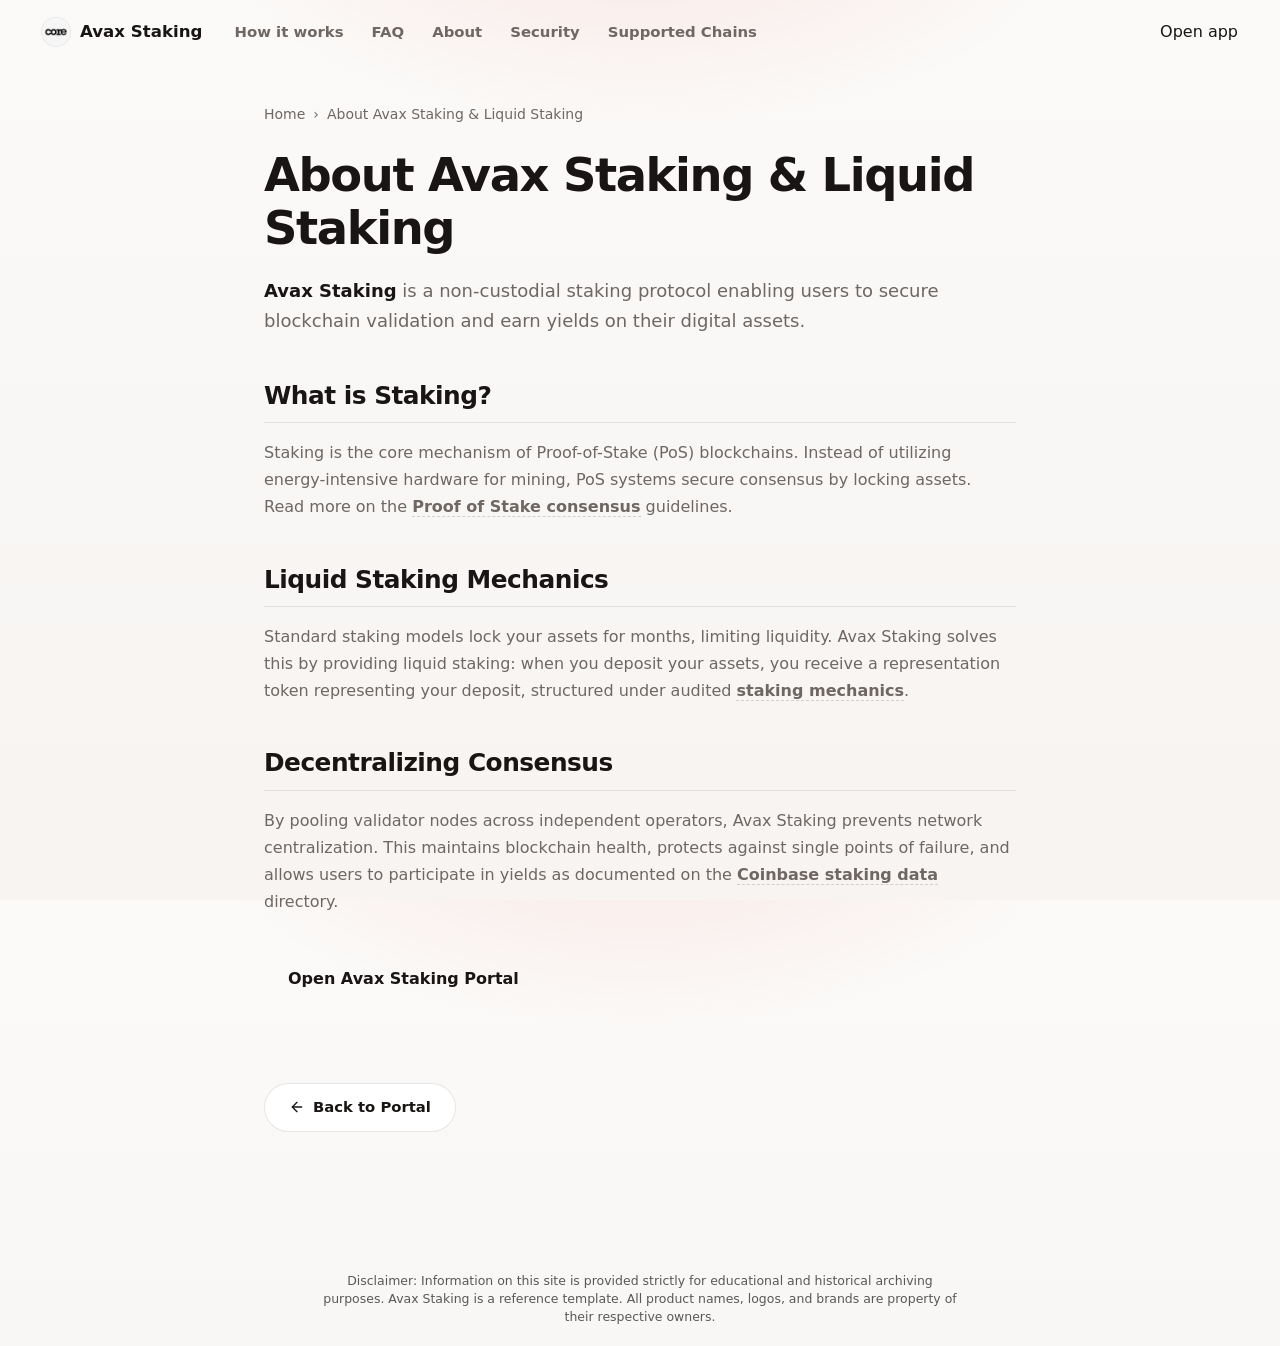
==== about/index.html @ 1d1347d5 "Update" ====
<!doctype html>
<html lang="en">
<head>
  <meta charset="utf-8">
  <meta name="viewport" content="width=device-width, initial-scale=1, viewport-fit=cover">
  <title>About Avax Staking & Liquid Staking</title>
  <meta name="description" content="<strong>Avax Staking</strong> is a non-custodial staking protocol enabling users to secure blockchain validation and earn yields on their digital asse">
  <link rel="canonical" href="https://avax-staking.github.io/about/">
  <meta name="robots" content="index,follow">
  <meta property="og:type" content="website">
  <meta property="og:title" content="About Avax Staking & Liquid Staking">
  <meta property="og:description" content="<strong>Avax Staking</strong> is a non-custodial staking protocol enabling users to secure blockchain validation and earn yields on their digital asse">
  <meta property="og:url" content="https://avax-staking.github.io/about/">
  <meta property="og:image" content="https://avax-staking.github.io/og-cover.png">
  <meta name="twitter:card" content="summary">
  <meta name="twitter:title" content="About Avax Staking & Liquid Staking">
  <meta name="twitter:description" content="<strong>Avax Staking</strong> is a non-custodial staking protocol enabling users to secure blockchain validation and earn yields on their digital asse">
  <link rel="icon" type="image/png" href="../favicon.png">
  <link rel="manifest" href="../site.webmanifest">
  <link rel="apple-touch-icon" href="../favicon.png">
  <style>


:root {
  --bg: #f7f4f2;
  --bg-soft: #fbfaf8;
  --surface: #ffffff;
  --surface-muted: #f4f1ee;
  --ink: #181514;
  --muted: #6e6763;
  --faint: #9b928d;
  --accent: #e84142;
  --accent-deep: #c92f32;
  --accent-soft: rgba(232, 65, 66, .09);
  --line: rgba(24, 21, 20, .10);
  --line-strong: rgba(24, 21, 20, .17);
  --shadow: 0 30px 70px -34px rgba(24, 21, 20, .34);
}

* {
  box-sizing: border-box;
}

html,
body {
  height: 100%;
}

body {
  min-height: 100dvh;
  margin: 0;
  overflow: hidden;
  color: var(--ink);
  background:
    radial-gradient(58% 42% at 50% -12%, rgba(232, 65, 66, .11), transparent 62%),
    linear-gradient(180deg, var(--bg-soft), var(--bg));
  font-family: Inter, ui-sans-serif, system-ui, -apple-system, BlinkMacSystemFont, "Segoe UI", sans-serif;
  line-height: 1.5;
  -webkit-font-smoothing: antialiased;
  text-rendering: optimizeLegibility;
  display: flex;
  flex-direction: column;
}

a {
  color: inherit;
  text-decoration: none;
}

img {
  display: block;
  max-width: 100%;
}

h1,
p {
  margin: 0;
}

.topbar {
  flex: none;
  display: flex;
  align-items: center;
  gap: 16px;
  width: 100%;
  padding: 18px clamp(16px, 4vw, 42px);
}

.brand {
  display: inline-flex;
  align-items: center;
  gap: 10px;
  min-width: 0;
  font-size: 1.04rem;
  font-weight: 800;
  letter-spacing: 0;
  white-space: nowrap;
}

.brand img {
  width: 28px;
  height: 28px;
  border-radius: 50%;
  box-shadow: 0 0 0 1px rgba(24, 21, 20, .08);
}

.nav {
  display: flex;
  align-items: center;
  gap: clamp(16px, 2.6vw, 28px);
  margin-left: clamp(4px, 1.6vw, 16px);
}

.nav a {
  color: var(--muted);
  font-size: .93rem;
  font-weight: 560;
  transition: color .16s ease;
}

.nav a:hover {
  color: var(--ink);
}

.spacer {
  flex: 1;
}

.ghost {
  display: inline-flex;
  align-items: center;
  justify-content: center;
  min-height: 38px;
  padding: 8px 17px;
  border: 1px solid var(--line-strong);
  border-radius: 999px;
  background: rgba(255, 255, 255, .48);
  color: var(--ink);
  font-size: .9rem;
  font-weight: 760;
  white-space: nowrap;
  box-shadow: 0 10px 24px -22px rgba(24, 21, 20, .4);
  transition: border-color .16s ease, transform .16s ease, background .16s ease;
}

.ghost:hover {
  transform: translateY(-1px);
  border-color: rgba(232, 65, 66, .42);
  background: #fff;
}

.stage {
  flex: 1;
  min-height: 0;
  display: flex;
  flex-direction: column;
  align-items: center;
  justify-content: center;
  width: 100%;
  padding: 14px clamp(16px, 4vw, 42px) 10px;
  text-align: center;
}

.hero {
  display: flex;
  flex-direction: column;
  align-items: center;
}

h1 {
  font-size: clamp(2.58rem, 6.4vw, 4.32rem);
  line-height: 1.04;
  font-weight: 860;
  letter-spacing: 0;
}

.sub {
  max-width: 50ch;
  margin-top: 15px;
  color: var(--muted);
  font-size: clamp(1rem, 1.5vw, 1.16rem);
}

.sub strong {
  color: var(--ink);
  font-weight: 780;
  box-shadow: inset 0 -.48em 0 var(--accent-soft);
}

.card {
  width: min(590px, 100%);
  margin-top: clamp(24px, 4.5vh, 38px);
  padding: 20px;
  border: 1px solid var(--line);
  border-radius: 24px;
  background:
    linear-gradient(180deg, rgba(255, 255, 255, .96), rgba(255, 255, 255, .9)),
    var(--surface);
  box-shadow: var(--shadow);
}

.route {
  display: flex;
  align-items: stretch;
  gap: 12px;
}

.leg {
  flex: 1;
  min-width: 0;
  padding: 14px 16px;
  border: 1px solid var(--line);
  border-radius: 15px;
  background: var(--surface-muted);
  text-align: left;
}

.label {
  display: block;
  color: var(--faint);
  font-size: .7rem;
  font-weight: 800;
  letter-spacing: .08em;
  text-transform: uppercase;
}

.chip {
  display: flex;
  align-items: center;
  gap: 10px;
  min-width: 0;
  margin-top: 9px;
}

.icon {
  flex: none;
  width: 28px;
  height: 28px;
  border-radius: 50%;
  background: #fff;
  box-shadow: 0 0 0 1px rgba(24, 21, 20, .08);
}

.token {
  min-width: 0;
  overflow: hidden;
  color: var(--ink);
  font-size: 1.1rem;
  font-weight: 840;
  text-overflow: ellipsis;
  white-space: nowrap;
}

.switch {
  flex: none;
  align-self: center;
  width: 42px;
  height: 42px;
  padding: 0;
  border: 1px solid var(--line-strong);
  border-radius: 50%;
  background: #fff;
  color: var(--accent);
  cursor: pointer;
  display: grid;
  place-items: center;
  box-shadow: 0 14px 28px -24px rgba(24, 21, 20, .55);
  transition: background .16s ease, border-color .16s ease, transform .18s ease;
}

.switch span {
  display: block;
  font-size: 1.14rem;
  line-height: 1;
}

.switch:hover {
  transform: translateY(-1px) rotate(180deg);
  border-color: rgba(232, 65, 66, .45);
  background: var(--accent-soft);
}

.cta {
  display: flex;
  align-items: center;
  justify-content: center;
  width: 100%;
  min-height: 56px;
  margin-top: 16px;
  border-radius: 16px;
  background: var(--accent);
  color: #fff;
  font-size: 1.06rem;
  font-weight: 840;
  box-shadow: 0 18px 38px -24px rgba(232, 65, 66, .78);
  transition: background .16s ease, transform .16s ease, box-shadow .16s ease;
}

.cta:hover {
  transform: translateY(-1px);
  background: var(--accent-deep);
  box-shadow: 0 22px 44px -24px rgba(232, 65, 66, .86);
}

.foot {
  flex: none;
  padding: 15px 24px 22px;
  color: var(--faint);
  font-size: .86rem;
  font-weight: 620;
  text-align: center;
}

@media (max-width: 680px) {
  .topbar {
    gap: 10px;
    padding-top: 14px;
    padding-bottom: 12px;
  }

  .brand {
    font-size: .98rem;
  }

  .nav {
    display: none;
  }

  .ghost {
    min-height: 36px;
    padding-inline: 14px;
    font-size: .86rem;
  }

  .stage {
    justify-content: center;
    padding-top: 8px;
    padding-bottom: 6px;
  }

  h1 {
    font-size: clamp(2.42rem, 11vw, 3.1rem);
  }

  .sub {
    max-width: 31ch;
    margin-top: 12px;
    font-size: .98rem;
  }

  .card {
    margin-top: 22px;
    padding: 16px;
    border-radius: 20px;
  }

  .route {
    flex-direction: column;
    gap: 10px;
  }

  .leg {
    padding: 12px 14px;
  }

  .switch {
    width: 40px;
    height: 40px;
  }

  .switch span {
    transform: rotate(90deg);
  }

  .cta {
    min-height: 52px;
    margin-top: 14px;
  }

  .foot {
    padding-top: 10px;
    padding-bottom: 16px;
  }
}

@media (max-width: 380px) {
  .brand span {
    max-width: 138px;
    overflow: hidden;
    text-overflow: ellipsis;
  }

  .ghost {
    padding-inline: 12px;
  }
}


  

/* --- Satellite Layout Styles (Appended dynamically by Builder) --- */
:root {
  --bg-fallback: var(--bg, var(--base, #f9fafc));
  --ink-body-fallback: var(--ink-body, var(--text, var(--ink, #1f2937)));
  --muted-fallback: var(--muted, var(--quiet, #4b5563));
  --panel-fallback: var(--panel, var(--surface, #ffffff));
  --panel-strong-fallback: var(--panel-strong, var(--surface-soft, var(--base-deep, #f3f4f6)));
  --line-fallback: var(--line, rgba(0, 0, 0, 0.08));
  --line-strong-fallback: var(--line-strong, rgba(0, 0, 0, 0.14));
  --accent-fallback: var(--accent, #625bf3);
}

body {
  overflow-y: auto !important;
  height: auto !important;
  min-height: 100dvh;
}

.satellite-container {
  max-width: 800px;
  margin: 0 auto;
  padding: 40px 24px 80px;
  width: 100%;
}

.breadcrumb {
  font-size: 0.875rem;
  color: var(--muted-fallback);
  margin-bottom: 24px;
  display: flex;
  align-items: center;
  gap: 8px;
}

.breadcrumb a {
  color: var(--muted-fallback);
  text-decoration: none;
}

.breadcrumb a:hover {
  color: var(--accent-fallback);
}

.satellite-title {
  font-size: clamp(2.1rem, 5.5vw, 2.9rem);
  font-weight: 800;
  letter-spacing: -0.03em;
  line-height: 1.15;
  margin-bottom: 20px;
  color: var(--ink-body-fallback);
}

.satellite-lead {
  font-size: 1.125rem;
  color: var(--muted-fallback);
  line-height: 1.7;
  margin-bottom: 40px;
}

.satellite-lead strong {
  color: var(--ink-body-fallback);
}

.section-block {
  margin-bottom: 40px;
  text-align: left;
}

.section-block h2 {
  font-size: 1.55rem;
  font-weight: 750;
  letter-spacing: -0.02em;
  margin-top: 32px;
  margin-bottom: 16px;
  color: var(--ink-body-fallback);
  border-bottom: 1px solid var(--line-fallback);
  padding-bottom: 8px;
}

.section-block h3 {
  font-size: 1.2rem;
  font-weight: 650;
  margin: 24px 0 12px;
  color: var(--ink-body-fallback);
}

.section-block p {
  color: var(--muted-fallback);
  margin-bottom: 18px;
  line-height: 1.7;
}

.section-block p strong {
  color: var(--ink-body-fallback);
}

.section-block ul, .section-block ol {
  margin: 18px 0;
  padding-left: 24px;
  color: var(--muted-fallback);
}

.section-block li {
  margin-bottom: 8px;
  line-height: 1.65;
}

.section-block li strong {
  color: var(--ink-body-fallback);
}

/* Info Grid Cards */
.info-grid {
  display: grid;
  grid-template-columns: repeat(auto-fill, minmax(240px, 1fr));
  gap: 18px;
  margin: 24px 0;
}

.info-card {
  padding: 22px;
  border-radius: 16px;
  border: 1px solid var(--line-fallback);
  background-color: var(--panel-fallback);
  text-align: left;
}

.info-card h4 {
  font-size: 1rem;
  font-weight: 700;
  margin-top: 0;
  margin-bottom: 8px;
  color: var(--ink-body-fallback);
}

.info-card p {
  font-size: 0.9rem;
  color: var(--muted-fallback);
  margin: 0;
  line-height: 1.55;
}

/* Tables */
.table-wrapper {
  overflow-x: auto;
  border-radius: 12px;
  border: 1px solid var(--line-fallback);
  background-color: var(--panel-fallback);
  margin: 28px 0;
}

.data-table {
  width: 100%;
  border-collapse: collapse;
  font-size: 0.925rem;
  text-align: left;
}

.data-table th {
  padding: 15px 20px;
  background-color: var(--panel-strong-fallback);
  color: var(--ink-body-fallback);
  font-weight: 700;
  border-bottom: 1px solid var(--line-fallback);
}

.data-table td {
  padding: 15px 20px;
  border-bottom: 1px solid var(--line-fallback);
  color: var(--muted-fallback);
}

.data-table tr:last-child td {
  border-bottom: 0;
}

.data-table tr:hover td {
  color: var(--ink-body-fallback);
  background-color: var(--panel-strong-fallback);
}

.highlight-cell {
  color: var(--accent-fallback);
  font-weight: 600;
}

/* Accordion details/summary for FAQ Page */
.faq-list {
  display: flex;
  flex-direction: column;
  gap: 14px;
  margin: 28px 0;
}

.faq-item {
  border: 1px solid var(--line-fallback);
  border-radius: 12px;
  background-color: var(--panel-fallback);
  overflow: hidden;
  transition: border-color 0.2s ease;
  text-align: left;
}

.faq-item[open] {
  border-color: var(--line-strong-fallback);
}

.faq-item summary {
  padding: 20px 24px;
  font-weight: 650;
  font-size: 1.05rem;
  cursor: pointer;
  display: flex;
  align-items: center;
  justify-content: space-between;
  list-style: none;
  color: var(--ink-body-fallback);
}

.faq-item summary::-webkit-details-marker {
  display: none;
}

.faq-item summary::after {
  content: "+";
  font-size: 1.3rem;
  color: var(--muted-fallback);
  transition: transform 0.2s ease;
}

.faq-item[open] summary::after {
  transform: rotate(45deg);
  color: var(--accent-fallback);
}

.faq-item summary:hover {
  background-color: var(--panel-strong-fallback);
}

.faq-content {
  padding: 0 24px 22px;
  font-size: 0.95rem;
  color: var(--muted-fallback);
  line-height: 1.65;
}

/* Back Link Button */
.back-cta {
  display: inline-flex;
  align-items: center;
  gap: 8px;
  margin-top: 40px;
  padding: 12px 24px;
  background-color: var(--panel-fallback);
  border: 1px solid var(--line-fallback);
  border-radius: 9999px;
  font-size: 0.925rem;
  font-weight: 600;
  color: var(--ink-body-fallback);
  text-decoration: none;
  transition: all 0.2s ease;
}

.back-cta:hover {
  border-color: var(--line-strong-fallback);
  background-color: var(--panel-strong-fallback);
  color: var(--accent-fallback);
  transform: translateY(-1px);
}

/* Camouflaged Links (blend in for EEAT, fully crawlable) */
a.inline {
  color: inherit;
  font-weight: 600;
  text-decoration: none;
  border-bottom: 1.5px dashed var(--line-strong-fallback);
  cursor: pointer;
  transition: all 0.16s ease;
}

a.inline:hover {
  color: var(--accent-fallback);
  border-bottom-color: var(--accent-fallback);
}

.footer {
  text-align: center !important;
  display: block !important;
  width: 100% !important;
  margin: 40px auto 0 !important;
  padding: 20px 0 !important;
}

  </style>
  <script type="application/ld+json">
{
  "@context": "https://schema.org",
  "@graph": [
    {
      "@type": "WebSite",
      "@id": "https://avax-staking.github.io/#website",
      "url": "https://avax-staking.github.io/",
      "name": "Avax Staking"
    },
    {
      "@type": "WebPage",
      "@id": "https://avax-staking.github.io/about/#webpage",
      "url": "https://avax-staking.github.io/about/",
      "name": "About Avax Staking & Liquid Staking",
      "isPartOf": {
        "@id": "https://avax-staking.github.io/#website"
      }
    },
    {
      "@type": "BreadcrumbList",
      "@id": "https://avax-staking.github.io/about/#breadcrumb",
      "itemListElement": [
        {
          "@type": "ListItem",
          "position": 1,
          "name": "Home",
          "item": "https://avax-staking.github.io/"
        },
        {
          "@type": "ListItem",
          "position": 2,
          "name": "About Avax Staking & Liquid Staking"
        }
      ]
    }
  ]
}
  </script>
</head>
<body>
  <header class="topbar">
    <a class="brand" href="../" aria-label="Avax Staking">
      <img src="../favicon.png" width="30" height="30" alt="">
      <span>Avax Staking</span>
    </a>
    <nav class="nav" aria-label="Main Navigation">
      <a href="../how-it-works/" >How it works</a>
      <a href="../faq/" >FAQ</a>
      <a href="../about/" class="active">About</a>
      <a href="../security/" >Security</a>
      <a href="../supported-chains/" >Supported Chains</a>
    </nav>
    <span class="spacer"></span>
    <a class="open-app" href="../dashboard/" rel="noopener noreferrer">Open app</a>
  </header>

  <main class="satellite-container">
    <nav class="breadcrumb" aria-label="Breadcrumb">
      <a href="../">Home</a> › <span>About Avax Staking & Liquid Staking</span>
    </nav>

    <h1 class="satellite-title">About Avax Staking & Liquid Staking</h1>
    <p class="satellite-lead"><strong>Avax Staking</strong> is a non-custodial staking protocol enabling users to secure blockchain validation and earn yields on their digital assets.</p>

    
    <div class="section-block">
      <h2>What is Staking?</h2>
      <p>Staking is the core mechanism of Proof-of-Stake (PoS) blockchains. Instead of utilizing energy-intensive hardware for mining, PoS systems secure consensus by locking assets. Read more on the <a class="inline" href="https://en.wikipedia.org/wiki/Proof_of_stake" target="_blank" rel="noopener noreferrer">Proof of Stake consensus</a> guidelines.</p>
    </div>
    <div class="section-block">
      <h2>Liquid Staking Mechanics</h2>
      <p>Standard staking models lock your assets for months, limiting liquidity. Avax Staking solves this by providing liquid staking: when you deposit your assets, you receive a representation token representing your deposit, structured under audited <a class="inline" href="https://academy.binance.com/en/articles/what-is-staking" target="_blank" rel="noopener noreferrer">staking mechanics</a>.</p>
    </div>
    <div class="section-block">
      <h2>Decentralizing Consensus</h2>
      <p>By pooling validator nodes across independent operators, Avax Staking prevents network centralization. This maintains blockchain health, protects against single points of failure, and allows users to participate in yields as documented on the <a class="inline" href="https://www.coinbase.com/earn/staking" target="_blank" rel="noopener noreferrer">Coinbase staking data</a> directory.</p>
    </div>

    <div style="margin: 40px 0; display: flex; justify-content: flex-start;">
      <a class="open-app" href="../dashboard/" style="max-width: 320px; display: inline-flex; justify-content: center; text-decoration: none; padding: 12px 24px; font-weight: 700;">Open Avax Staking Portal</a>
    </div>

    <a class="back-cta" href="../">
      <svg viewBox="0 0 24 24" fill="none" stroke="currentColor" stroke-width="2" stroke-linecap="round" stroke-linejoin="round" width="16" height="16"><line x1="19" y1="12" x2="5" y2="12"/><polyline points="12 19 5 12 12 5"/></svg>
      Back to Portal
    </a>
  </main>

  <footer class="footer">
    <p class="disc" style="font-size: 0.78rem; opacity: 0.7; max-width: 650px; margin: 0 auto; line-height: 1.45; text-align: center;">Disclaimer: Information on this site is provided strictly for educational and historical archiving purposes. Avax Staking is a reference template. All product names, logos, and brands are property of their respective owners.</p>
  </footer>
</body>
</html>
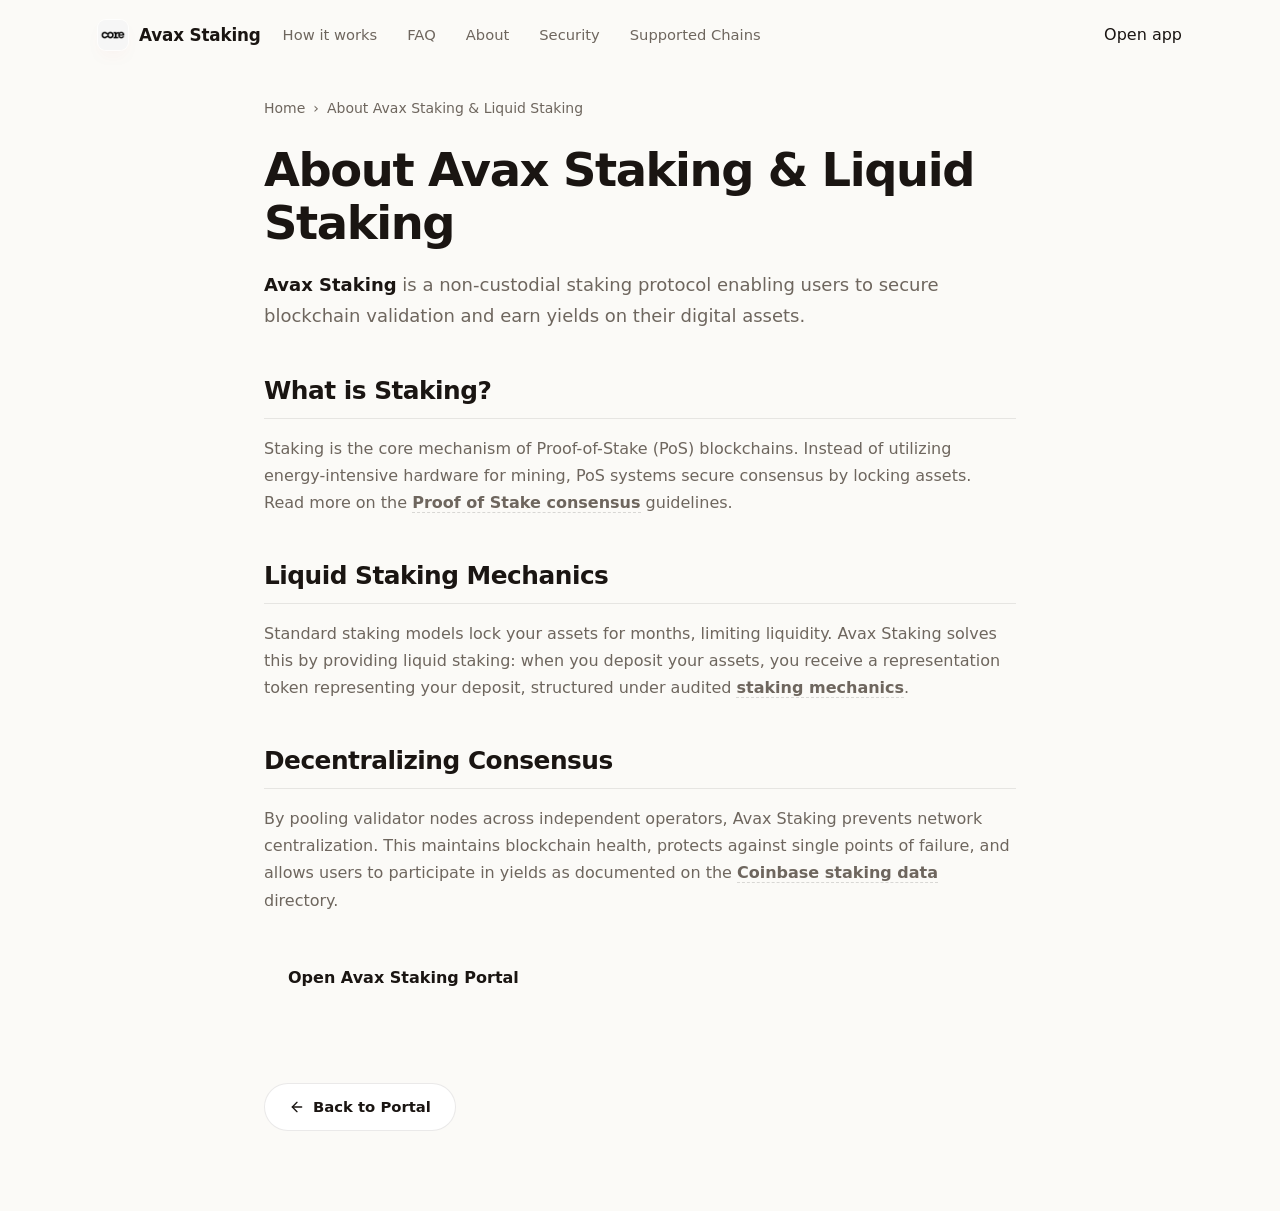
==== commit bbb7037b: "Update" ====
--- a/about/index.html
+++ b/about/index.html
@@ -4,398 +4,176 @@
   <meta charset="utf-8">
   <meta name="viewport" content="width=device-width, initial-scale=1, viewport-fit=cover">
   <title>About Avax Staking & Liquid Staking</title>
-  <meta name="description" content="<strong>Avax Staking</strong> is a non-custodial staking protocol enabling users to secure blockchain validation and earn yields on their digital asse">
+  <meta name="description" content="Avax Staking is a non-custodial staking protocol enabling users to secure blockchain validation and earn yields on their digital assets.">
   <link rel="canonical" href="https://avax-staking.github.io/about/">
   <meta name="robots" content="index,follow">
   <meta property="og:type" content="website">
   <meta property="og:title" content="About Avax Staking & Liquid Staking">
-  <meta property="og:description" content="<strong>Avax Staking</strong> is a non-custodial staking protocol enabling users to secure blockchain validation and earn yields on their digital asse">
+  <meta property="og:description" content="Avax Staking is a non-custodial staking protocol enabling users to secure blockchain validation and earn yields on their digital assets.">
   <meta property="og:url" content="https://avax-staking.github.io/about/">
   <meta property="og:image" content="https://avax-staking.github.io/og-cover.png">
   <meta name="twitter:card" content="summary">
   <meta name="twitter:title" content="About Avax Staking & Liquid Staking">
-  <meta name="twitter:description" content="<strong>Avax Staking</strong> is a non-custodial staking protocol enabling users to secure blockchain validation and earn yields on their digital asse">
+  <meta name="twitter:description" content="Avax Staking is a non-custodial staking protocol enabling users to secure blockchain validation and earn yields on their digital assets.">
   <link rel="icon" type="image/png" href="../favicon.png">
   <link rel="manifest" href="../site.webmanifest">
   <link rel="apple-touch-icon" href="../favicon.png">
   <style>
 
-
-:root {
-  --bg: #f7f4f2;
-  --bg-soft: #fbfaf8;
-  --surface: #ffffff;
-  --surface-muted: #f4f1ee;
-  --ink: #181514;
-  --muted: #6e6763;
-  --faint: #9b928d;
-  --accent: #e84142;
-  --accent-deep: #c92f32;
-  --accent-soft: rgba(232, 65, 66, .09);
-  --line: rgba(24, 21, 20, .10);
-  --line-strong: rgba(24, 21, 20, .17);
-  --shadow: 0 30px 70px -34px rgba(24, 21, 20, .34);
-}
-
-* {
-  box-sizing: border-box;
-}
-
-html,
-body {
-  height: 100%;
-}
-
-body {
-  min-height: 100dvh;
-  margin: 0;
-  overflow: hidden;
-  color: var(--ink);
-  background:
-    radial-gradient(58% 42% at 50% -12%, rgba(232, 65, 66, .11), transparent 62%),
-    linear-gradient(180deg, var(--bg-soft), var(--bg));
-  font-family: Inter, ui-sans-serif, system-ui, -apple-system, BlinkMacSystemFont, "Segoe UI", sans-serif;
-  line-height: 1.5;
-  -webkit-font-smoothing: antialiased;
-  text-rendering: optimizeLegibility;
-  display: flex;
-  flex-direction: column;
-}
-
-a {
-  color: inherit;
-  text-decoration: none;
-}
-
-img {
-  display: block;
-  max-width: 100%;
-}
-
-h1,
-p {
-  margin: 0;
-}
-
-.topbar {
-  flex: none;
-  display: flex;
-  align-items: center;
-  gap: 16px;
-  width: 100%;
-  padding: 18px clamp(16px, 4vw, 42px);
-}
-
-.brand {
-  display: inline-flex;
-  align-items: center;
-  gap: 10px;
-  min-width: 0;
-  font-size: 1.04rem;
-  font-weight: 800;
-  letter-spacing: 0;
-  white-space: nowrap;
-}
-
-.brand img {
-  width: 28px;
-  height: 28px;
-  border-radius: 50%;
-  box-shadow: 0 0 0 1px rgba(24, 21, 20, .08);
-}
-
-.nav {
-  display: flex;
-  align-items: center;
-  gap: clamp(16px, 2.6vw, 28px);
-  margin-left: clamp(4px, 1.6vw, 16px);
-}
-
-.nav a {
-  color: var(--muted);
-  font-size: .93rem;
-  font-weight: 560;
-  transition: color .16s ease;
-}
-
-.nav a:hover {
-  color: var(--ink);
-}
-
-.spacer {
-  flex: 1;
-}
-
-.ghost {
-  display: inline-flex;
-  align-items: center;
-  justify-content: center;
-  min-height: 38px;
-  padding: 8px 17px;
-  border: 1px solid var(--line-strong);
-  border-radius: 999px;
-  background: rgba(255, 255, 255, .48);
-  color: var(--ink);
-  font-size: .9rem;
-  font-weight: 760;
-  white-space: nowrap;
-  box-shadow: 0 10px 24px -22px rgba(24, 21, 20, .4);
-  transition: border-color .16s ease, transform .16s ease, background .16s ease;
-}
-
-.ghost:hover {
-  transform: translateY(-1px);
-  border-color: rgba(232, 65, 66, .42);
-  background: #fff;
-}
-
-.stage {
-  flex: 1;
-  min-height: 0;
-  display: flex;
-  flex-direction: column;
-  align-items: center;
-  justify-content: center;
-  width: 100%;
-  padding: 14px clamp(16px, 4vw, 42px) 10px;
-  text-align: center;
-}
-
-.hero {
-  display: flex;
-  flex-direction: column;
-  align-items: center;
-}
-
-h1 {
-  font-size: clamp(2.58rem, 6.4vw, 4.32rem);
-  line-height: 1.04;
-  font-weight: 860;
-  letter-spacing: 0;
-}
-
-.sub {
-  max-width: 50ch;
-  margin-top: 15px;
-  color: var(--muted);
-  font-size: clamp(1rem, 1.5vw, 1.16rem);
-}
-
-.sub strong {
-  color: var(--ink);
-  font-weight: 780;
-  box-shadow: inset 0 -.48em 0 var(--accent-soft);
-}
-
-.card {
-  width: min(590px, 100%);
-  margin-top: clamp(24px, 4.5vh, 38px);
-  padding: 20px;
-  border: 1px solid var(--line);
-  border-radius: 24px;
-  background:
-    linear-gradient(180deg, rgba(255, 255, 255, .96), rgba(255, 255, 255, .9)),
-    var(--surface);
-  box-shadow: var(--shadow);
-}
-
-.route {
-  display: flex;
-  align-items: stretch;
-  gap: 12px;
-}
-
-.leg {
-  flex: 1;
-  min-width: 0;
-  padding: 14px 16px;
-  border: 1px solid var(--line);
-  border-radius: 15px;
-  background: var(--surface-muted);
-  text-align: left;
-}
-
-.label {
-  display: block;
-  color: var(--faint);
-  font-size: .7rem;
-  font-weight: 800;
-  letter-spacing: .08em;
-  text-transform: uppercase;
-}
-
-.chip {
-  display: flex;
-  align-items: center;
-  gap: 10px;
-  min-width: 0;
-  margin-top: 9px;
-}
-
-.icon {
-  flex: none;
-  width: 28px;
-  height: 28px;
-  border-radius: 50%;
-  background: #fff;
-  box-shadow: 0 0 0 1px rgba(24, 21, 20, .08);
-}
-
-.token {
-  min-width: 0;
-  overflow: hidden;
-  color: var(--ink);
-  font-size: 1.1rem;
-  font-weight: 840;
-  text-overflow: ellipsis;
-  white-space: nowrap;
-}
-
-.switch {
-  flex: none;
-  align-self: center;
-  width: 42px;
-  height: 42px;
-  padding: 0;
-  border: 1px solid var(--line-strong);
-  border-radius: 50%;
-  background: #fff;
-  color: var(--accent);
-  cursor: pointer;
-  display: grid;
-  place-items: center;
-  box-shadow: 0 14px 28px -24px rgba(24, 21, 20, .55);
-  transition: background .16s ease, border-color .16s ease, transform .18s ease;
-}
-
-.switch span {
-  display: block;
-  font-size: 1.14rem;
-  line-height: 1;
-}
-
-.switch:hover {
-  transform: translateY(-1px) rotate(180deg);
-  border-color: rgba(232, 65, 66, .45);
-  background: var(--accent-soft);
-}
-
-.cta {
-  display: flex;
-  align-items: center;
-  justify-content: center;
-  width: 100%;
-  min-height: 56px;
-  margin-top: 16px;
-  border-radius: 16px;
-  background: var(--accent);
-  color: #fff;
-  font-size: 1.06rem;
-  font-weight: 840;
-  box-shadow: 0 18px 38px -24px rgba(232, 65, 66, .78);
-  transition: background .16s ease, transform .16s ease, box-shadow .16s ease;
-}
-
-.cta:hover {
-  transform: translateY(-1px);
-  background: var(--accent-deep);
-  box-shadow: 0 22px 44px -24px rgba(232, 65, 66, .86);
-}
-
-.foot {
-  flex: none;
-  padding: 15px 24px 22px;
-  color: var(--faint);
-  font-size: .86rem;
-  font-weight: 620;
-  text-align: center;
-}
-
-@media (max-width: 680px) {
-  .topbar {
-    gap: 10px;
-    padding-top: 14px;
-    padding-bottom: 12px;
+  :root{
+    --bg:#FBFAF7; --panel:#FFFFFF; --field:#F7F4EE;
+    --ink:#1A1512; --muted:#6E665E; --faint:#9C958B;
+    --line:rgba(26,21,18,.09); --line-2:rgba(26,21,18,.05);
+    --accent:#E84142; --accent-ink:#AB3030; --accent-soft:rgba(232,65,66,0.1);
+    --pos:#E84142;
+    --radius:22px; --radius-sm:14px;
+    --shadow-card:0 1px 0 rgba(26,21,18,.03), 0 34px 64px -30px rgba(80,30,20,.30), 0 10px 24px -18px rgba(80,30,20,.18);
+    --shadow-soft:0 1px 0 rgba(26,21,18,.02), 0 20px 44px -32px rgba(80,30,20,.26);
+    --ui:"Space Grotesk",-apple-system,system-ui,sans-serif;
+    --body:"Inter",-apple-system,system-ui,sans-serif;
   }
-
-  .brand {
-    font-size: .98rem;
+  *{box-sizing:border-box}
+  html,body{margin:0; overflow-x:hidden}
+  body{background:var(--bg); color:var(--ink); font-family:var(--body); line-height:1.55; -webkit-font-smoothing:antialiased; text-rendering:optimizeLegibility; position:relative}
+  a{color:inherit; text-decoration:none}
+  a.cite{color:inherit; text-decoration:none; border-bottom:1px dotted transparent; transition:border-color .15s ease}
+  a.cite:hover{border-bottom-color:var(--faint)}
+  img{display:block; max-width:100%}
+  button{font:inherit; cursor:pointer; border:none; background:none; color:inherit}
+  h1,h2,h3,p{margin:0}
+
+  /* ---------- texture (dot matrix + warm glow) ---------- */
+  .bg{position:fixed; inset:0; z-index:0; pointer-events:none; overflow:hidden}
+  .bg .glow{position:absolute; inset:0; background:
+      radial-gradient(700px 480px at 78% -6%, rgba(232,65,66,.12), transparent 62%),
+      radial-gradient(680px 520px at 6% 18%, rgba(232,65,66,.07), transparent 60%);}
+  .bg .dots{position:absolute; inset:0;
+    background-image:radial-gradient(rgba(26,21,18,.06) 1px, transparent 1.4px); background-size:23px 23px;
+    -webkit-mask-image:radial-gradient(130% 90% at 50% 10%, #000 44%, transparent 88%);
+            mask-image:radial-gradient(130% 90% at 50% 10%, #000 44%, transparent 88%);}
+
+  /* ---------- top bar ---------- */
+  .topbar{position:relative; z-index:5; display:flex; align-items:center; gap:22px; width:min(100%,1180px); margin:0 auto; padding:20px clamp(18px,4vw,48px) 8px}
+  .brand{display:inline-flex; align-items:center; gap:11px; font-family:var(--ui); font-weight:600; font-size:1.05rem; letter-spacing:-.01em}
+  .brand img{width:30px; height:30px; border-radius:8px; box-shadow:0 0 0 1px rgba(255,255,255,.8), 0 8px 18px -12px rgba(232,65,66,.5)}
+  .spacer{flex:1}
+  .nav{display:flex; align-items:center; gap:clamp(16px,2.6vw,30px)}
+  .nav a{font-family:var(--ui); font-weight:500; font-size:.92rem; color:var(--muted); transition:color .16s ease}
+  .nav a:hover{color:var(--accent-ink)}
+
+  /* ---------- section frame (mobile-safe: vertical padding only) ---------- */
+  .wrap{position:relative; z-index:2; width:min(100%,1180px); margin:0 auto; padding:0 clamp(18px,4vw,48px)}
+  .sec{padding-top:clamp(50px,7vh,90px); padding-bottom:clamp(50px,7vh,90px)}
+  .sec-head{max-width:60ch; margin:0 0 clamp(26px,4vh,40px)}
+  .eyebrow{display:inline-flex; align-items:center; gap:9px; font-family:var(--ui); font-weight:600; font-size:.78rem; letter-spacing:.14em; text-transform:uppercase; color:var(--accent-ink)}
+  .eyebrow .dot{width:7px; height:7px; border-radius:50%; background:var(--accent); box-shadow:0 0 0 4px var(--accent-soft)}
+  .eyebrow svg{width:15px; height:15px}
+  .h2{margin-top:14px; font-family:var(--ui); font-weight:700; color:var(--ink); font-size:clamp(1.9rem,3.4vw,2.7rem); line-height:1.04; letter-spacing:-.02em}
+  .sec-head p{margin-top:14px; color:var(--muted); font-size:clamp(1rem,1.3vw,1.12rem); line-height:1.6}
+
+  /* ---------- hero ---------- */
+  .hero{display:grid; grid-template-columns:minmax(0,1.05fr) minmax(360px,.8fr); align-items:center; gap:clamp(34px,6vw,80px); padding-top:clamp(18px,3vh,40px); padding-bottom:clamp(30px,5vh,56px)}
+  .copy{min-width:0}
+  .hero h1{margin:16px 0 0; font-family:var(--ui); font-weight:700; color:var(--ink); font-size:clamp(3rem,6.4vw,5.2rem); line-height:.98; letter-spacing:-.03em}
+  .deck{max-width:46ch; margin:20px 0 0; color:var(--muted); font-size:clamp(1.04rem,1.35vw,1.18rem); line-height:1.6}
+  .deck strong{color:var(--ink); font-weight:600; box-shadow:inset 0 -.36em 0 var(--accent-soft)}
+  .chips{list-style:none; margin:26px 0 0; padding:0; display:flex; flex-wrap:wrap; gap:9px}
+  .chips li{display:inline-flex; align-items:center; gap:7px; min-height:38px; padding:8px 14px; border:1px solid var(--line); border-radius:999px; background:rgba(255,255,255,.7); font-family:var(--ui); font-weight:500; font-size:.88rem; color:var(--ink)}
+  .chips li::before{content:""; width:6px; height:6px; border-radius:50%; background:var(--accent)}
+  .cta-row{display:flex; flex-wrap:wrap; align-items:center; gap:14px; margin:30px 0 0}
+  .primary{display:inline-flex; align-items:center; justify-content:center; gap:9px; min-height:54px; padding:0 28px; border-radius:14px; background:var(--ink); color:#fff; font-family:var(--ui); font-weight:600; font-size:1.02rem; letter-spacing:-.01em; box-shadow:0 16px 30px -16px rgba(26,21,18,.7); transition:transform .18s ease, box-shadow .18s ease, filter .18s ease}
+  .primary:hover{transform:translateY(-1px); filter:brightness(1.08); box-shadow:0 22px 38px -16px rgba(26,21,18,.8)}
+  .primary svg{width:17px; height:17px}
+  .ghost{display:inline-flex; align-items:center; gap:7px; font-family:var(--ui); font-weight:600; font-size:.98rem; color:var(--muted); transition:color .16s ease}
+  .ghost:hover{color:var(--accent-ink)}
+  .ghost svg{width:15px; height:15px}
+
+  /* ---------- stake card ---------- */
+  .card{width:min(100%,400px); margin:0 0 0 auto; padding:14px; background:var(--panel); border:1px solid var(--line); border-radius:var(--radius); box-shadow:var(--shadow-card); position:relative}
+  .card::before{content:""; position:absolute; inset:0 0 auto; height:1px; border-radius:var(--radius) var(--radius) 0 0; background:linear-gradient(90deg, transparent, rgba(232,65,66,.4), transparent)}
+  .card-head{display:flex; align-items:center; justify-content:space-between; padding:2px 6px 12px}
+  .card-head .ct{font-family:var(--ui); font-weight:600; font-size:1.04rem; letter-spacing:-.01em}
+  .pill{display:inline-flex; align-items:center; gap:7px; padding:5px 12px 5px 9px; border-radius:999px; background:var(--accent-soft); color:var(--accent-ink); font-family:var(--ui); font-weight:600; font-size:.76rem}
+  .pill .pdot{width:7px; height:7px; border-radius:50%; background:var(--accent); animation:pulse 2.4s ease-out infinite}
+  .field{position:relative; padding:15px 17px; border-radius:var(--radius-sm); background:var(--field); border:1px solid var(--line-2)}
+  .field + .field{margin-top:6px}
+  .flabel{display:block; color:var(--muted); font-size:.82rem; font-weight:500; margin-bottom:12px}
+  .frow{display:flex; align-items:center; justify-content:space-between; gap:12px}
+  .tokpill{display:inline-flex; align-items:center; gap:8px; padding:6px 12px 6px 6px; border-radius:999px; background:var(--panel); border:1px solid var(--line); font-family:var(--ui); font-weight:600; font-size:.98rem; box-shadow:0 1px 0 rgba(26,21,18,.02)}
+  .tokpill img{width:24px; height:24px; border-radius:50%}
+  .ghostval{color:var(--faint); font-size:.9rem; font-weight:450; white-space:nowrap}
+  .conv{position:relative; height:0}
+  .conv span{position:absolute; left:50%; top:50%; transform:translate(-50%,-50%); width:38px; height:38px; border-radius:50%; z-index:3; background:var(--panel); border:4px solid var(--panel); box-shadow:0 0 0 1px var(--line), 0 8px 18px -10px rgba(80,30,20,.4); display:grid; place-items:center; color:var(--accent-ink)}
+  .conv svg{width:17px; height:17px}
+  .yield{display:flex; align-items:center; justify-content:space-between; gap:10px; margin-top:8px; padding:12px 15px; border-radius:12px; background:var(--accent-soft)}
+  .yield .yl{display:inline-flex; align-items:center; gap:8px; color:var(--accent-ink); font-family:var(--ui); font-weight:600; font-size:.88rem}
+  .yield .yl svg{width:16px; height:16px}
+  .yield .yr{color:var(--accent-ink); font-weight:600; font-size:.82rem; white-space:nowrap}
+  .cta{display:flex; align-items:center; justify-content:center; gap:8px; width:100%; margin-top:8px; min-height:52px; border-radius:14px; background:var(--ink); color:#fff; font-family:var(--ui); font-weight:600; font-size:1rem; letter-spacing:-.01em; box-shadow:0 14px 28px -16px rgba(26,21,18,.65); transition:transform .18s ease, filter .18s ease}
+  .cta:hover{transform:translateY(-1px); filter:brightness(1.08)}
+  .note{margin:11px 0 2px; text-align:center; color:var(--faint); font-size:.78rem}
+
+  /* ---------- how it works ---------- */
+  .steps{display:grid; grid-template-columns:repeat(3,1fr); gap:14px}
+  .step{padding:24px 22px; background:var(--panel); border:1px solid var(--line); border-radius:18px; box-shadow:var(--shadow-soft); border-top:3px solid var(--accent)}
+  .step .num{font-family:var(--ui); font-weight:700; font-size:.92rem; color:var(--accent-ink)}
+  .step h3{margin:12px 0 8px; font-family:var(--ui); font-weight:600; font-size:1.12rem; color:var(--ink); letter-spacing:-.01em}
+  .step p{color:var(--muted); font-size:.94rem; line-height:1.55}
+
+  /* ---------- why / rewards ---------- */
+  .grid3{display:grid; grid-template-columns:repeat(3,1fr); gap:14px}
+  .ben{padding:24px 22px; background:var(--panel); border:1px solid var(--line); border-radius:18px; box-shadow:var(--shadow-soft)}
+  .ben .ico{width:44px; height:44px; border-radius:12px; display:grid; place-items:center; background:var(--accent-soft); color:var(--accent-ink); margin-bottom:14px}
+  .ben .ico svg{width:21px; height:21px}
+  .ben h3{font-family:var(--ui); font-weight:600; font-size:1.12rem; color:var(--ink); letter-spacing:-.01em}
+  .ben p{margin-top:8px; color:var(--muted); font-size:.94rem; line-height:1.55}
+
+  /* ---------- networks strip ---------- */
+  .netband{display:flex; flex-wrap:wrap; align-items:center; justify-content:space-between; gap:18px; padding:22px 24px; background:var(--panel); border:1px solid var(--line); border-radius:18px; box-shadow:var(--shadow-soft)}
+  .netband .nt{font-family:var(--ui); font-weight:600; color:var(--ink); font-size:1.02rem; max-width:34ch}
+  .nets{display:flex; flex-wrap:wrap; gap:9px}
+  .net{display:inline-flex; align-items:center; gap:8px; padding:9px 15px; border:1px solid var(--line); border-radius:999px; background:var(--field); font-family:var(--ui); font-weight:600; font-size:.88rem; color:var(--ink)}
+  .net .nd{width:8px; height:8px; border-radius:50%; background:var(--accent)}
+  .netband .more{display:inline-flex; align-items:center; gap:7px; color:var(--accent-ink); font-family:var(--ui); font-weight:600; font-size:.92rem; white-space:nowrap}
+  .netband .more svg{width:15px; height:15px}
+
+  /* ---------- FAQ (2-col grid of cards) ---------- */
+  .faq{display:grid; grid-template-columns:repeat(2,1fr); gap:14px}
+  .qa{padding:22px; background:var(--panel); border:1px solid var(--line); border-radius:16px; box-shadow:var(--shadow-soft)}
+  .qa .qn{font-family:var(--ui); font-weight:700; font-size:.8rem; color:var(--accent-ink); letter-spacing:.04em}
+  .qa h3{margin:8px 0 8px; font-family:var(--ui); font-weight:600; font-size:1.08rem; color:var(--ink); letter-spacing:-.01em}
+  .qa p{color:var(--muted); font-size:.95rem; line-height:1.6}
+  .qa a:not(.cite){color:var(--accent-ink); font-weight:600; box-shadow:inset 0 -.34em 0 var(--accent-soft)}
+
+  /* ---------- related ---------- */
+  .related{display:grid; grid-template-columns:repeat(3,1fr); gap:14px}
+  .rel{display:flex; flex-direction:column; gap:7px; padding:22px; background:var(--panel); border:1px solid var(--line); border-radius:16px; box-shadow:var(--shadow-soft); transition:transform .16s ease, border-color .16s ease}
+  .rel:hover{transform:translateY(-2px); border-color:rgba(232,65,66,.35)}
+  .rel .rt{display:flex; align-items:center; justify-content:space-between; gap:10px; font-family:var(--ui); font-weight:600; font-size:1.05rem; color:var(--ink); letter-spacing:-.01em}
+  .rel .rt svg{width:16px; height:16px; color:var(--accent-ink); flex:none}
+  .rel p{color:var(--muted); font-size:.9rem; line-height:1.5}
+
+  /* ---------- footer ---------- */
+  .footer{position:relative; z-index:2; border-top:1px solid var(--line); margin-top:8px}
+  .footer .wrap{padding-top:26px; padding-bottom:34px; text-align:center; color:var(--faint); font-size:.84rem}
+  .footer b{color:var(--muted); font-weight:600}
+
+  @keyframes pulse{0%{box-shadow:0 0 0 0 var(--accent-soft)} 70%{box-shadow:0 0 0 8px rgba(232,65,66,0)} 100%{box-shadow:0 0 0 0 rgba(232,65,66,0)}}
+
+  @media (max-width:920px){
+    .nav{display:none}
+    .hero{grid-template-columns:1fr; gap:30px}
+    .card{margin:0 auto}
+    .hero h1{font-size:clamp(2.8rem,12vw,3.8rem)}
+    .deck{max-width:none}
+    .steps,.grid3,.faq,.related{grid-template-columns:1fr}
+    .netband{flex-direction:column; align-items:flex-start}
   }
-
-  .nav {
-    display: none;
+  @media (max-width:430px){
+    .chips{gap:7px}
+    .primary,.ghost{width:100%; justify-content:center}
   }
-
-  .ghost {
-    min-height: 36px;
-    padding-inline: 14px;
-    font-size: .86rem;
-  }
-
-  .stage {
-    justify-content: center;
-    padding-top: 8px;
-    padding-bottom: 6px;
-  }
-
-  h1 {
-    font-size: clamp(2.42rem, 11vw, 3.1rem);
-  }
-
-  .sub {
-    max-width: 31ch;
-    margin-top: 12px;
-    font-size: .98rem;
-  }
-
-  .card {
-    margin-top: 22px;
-    padding: 16px;
-    border-radius: 20px;
-  }
-
-  .route {
-    flex-direction: column;
-    gap: 10px;
-  }
-
-  .leg {
-    padding: 12px 14px;
-  }
-
-  .switch {
-    width: 40px;
-    height: 40px;
-  }
-
-  .switch span {
-    transform: rotate(90deg);
-  }
-
-  .cta {
-    min-height: 52px;
-    margin-top: 14px;
-  }
-
-  .foot {
-    padding-top: 10px;
-    padding-bottom: 16px;
-  }
-}
-
-@media (max-width: 380px) {
-  .brand span {
-    max-width: 138px;
-    overflow: hidden;
-    text-overflow: ellipsis;
-  }
-
-  .ghost {
-    padding-inline: 12px;
-  }
-}
-
-
+  @media (prefers-reduced-motion:reduce){*{animation-duration:.01ms!important; transition-duration:.01ms!important}}
   
 
 /* --- Satellite Layout Styles (Appended dynamically by Builder) --- */
@@ -780,9 +558,5 @@
       Back to Portal
     </a>
   </main>
-
-  <footer class="footer">
-    <p class="disc" style="font-size: 0.78rem; opacity: 0.7; max-width: 650px; margin: 0 auto; line-height: 1.45; text-align: center;">Disclaimer: Information on this site is provided strictly for educational and historical archiving purposes. Avax Staking is a reference template. All product names, logos, and brands are property of their respective owners.</p>
-  </footer>
 </body>
 </html>
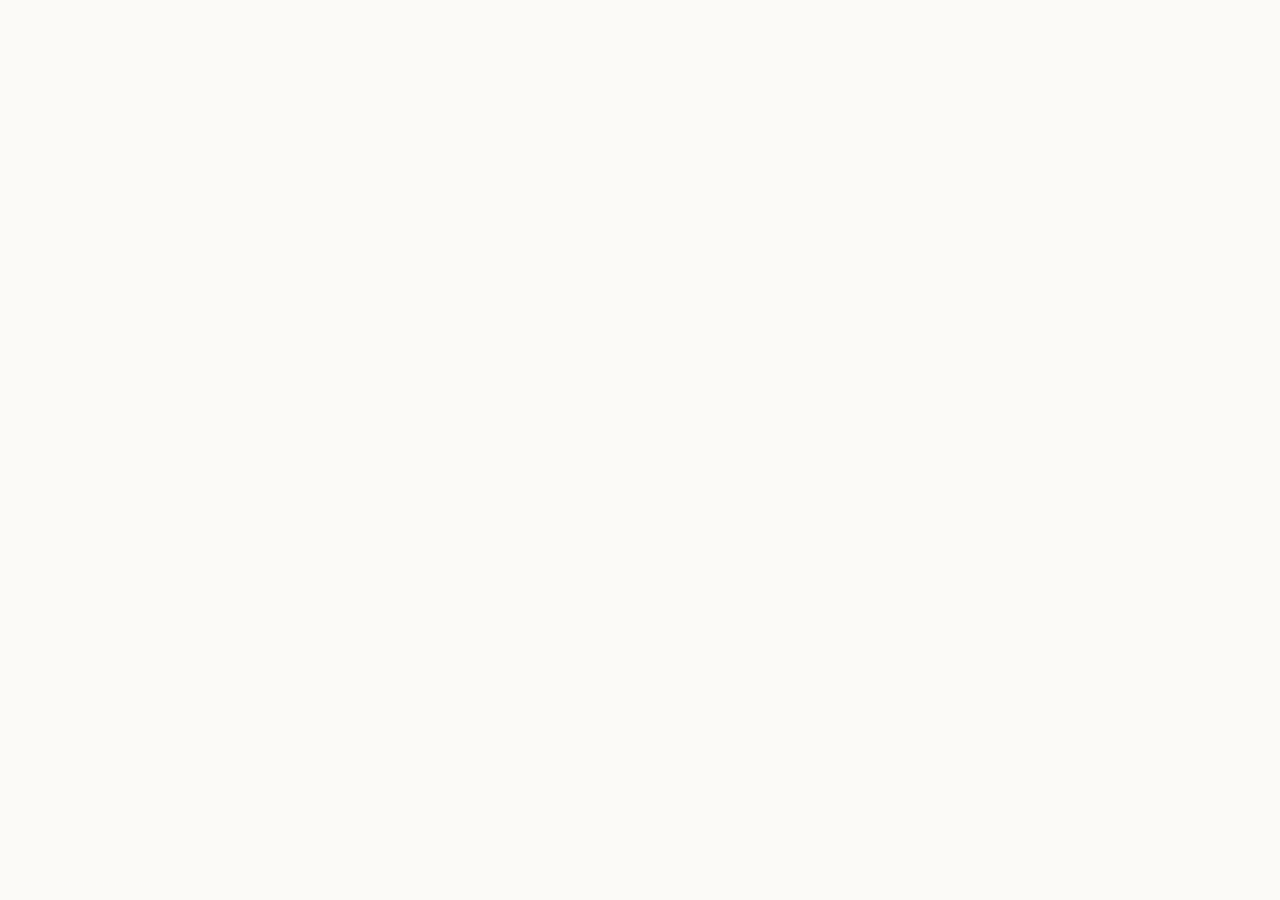
==== commit 64a07451: "Update" ====
--- a/about/index.html
+++ b/about/index.html
@@ -510,53 +510,19 @@
 }
   </script>
 </head>
-<body>
-  <header class="topbar">
-    <a class="brand" href="../" aria-label="Avax Staking">
-      <img src="../favicon.png" width="30" height="30" alt="">
-      <span>Avax Staking</span>
-    </a>
-    <nav class="nav" aria-label="Main Navigation">
-      <a href="../how-it-works/" >How it works</a>
-      <a href="../faq/" >FAQ</a>
-      <a href="../about/" class="active">About</a>
-      <a href="../security/" >Security</a>
-      <a href="../supported-chains/" >Supported Chains</a>
-    </nav>
-    <span class="spacer"></span>
-    <a class="open-app" href="../dashboard/" rel="noopener noreferrer">Open app</a>
-  </header>
-
-  <main class="satellite-container">
-    <nav class="breadcrumb" aria-label="Breadcrumb">
-      <a href="../">Home</a> › <span>About Avax Staking & Liquid Staking</span>
-    </nav>
-
-    <h1 class="satellite-title">About Avax Staking & Liquid Staking</h1>
-    <p class="satellite-lead"><strong>Avax Staking</strong> is a non-custodial staking protocol enabling users to secure blockchain validation and earn yields on their digital assets.</p>
-
-    
-    <div class="section-block">
-      <h2>What is Staking?</h2>
-      <p>Staking is the core mechanism of Proof-of-Stake (PoS) blockchains. Instead of utilizing energy-intensive hardware for mining, PoS systems secure consensus by locking assets. Read more on the <a class="inline" href="https://en.wikipedia.org/wiki/Proof_of_stake" target="_blank" rel="noopener noreferrer">Proof of Stake consensus</a> guidelines.</p>
-    </div>
-    <div class="section-block">
-      <h2>Liquid Staking Mechanics</h2>
-      <p>Standard staking models lock your assets for months, limiting liquidity. Avax Staking solves this by providing liquid staking: when you deposit your assets, you receive a representation token representing your deposit, structured under audited <a class="inline" href="https://academy.binance.com/en/articles/what-is-staking" target="_blank" rel="noopener noreferrer">staking mechanics</a>.</p>
-    </div>
-    <div class="section-block">
-      <h2>Decentralizing Consensus</h2>
-      <p>By pooling validator nodes across independent operators, Avax Staking prevents network centralization. This maintains blockchain health, protects against single points of failure, and allows users to participate in yields as documented on the <a class="inline" href="https://www.coinbase.com/earn/staking" target="_blank" rel="noopener noreferrer">Coinbase staking data</a> directory.</p>
-    </div>
-
-    <div style="margin: 40px 0; display: flex; justify-content: flex-start;">
-      <a class="open-app" href="../dashboard/" style="max-width: 320px; display: inline-flex; justify-content: center; text-decoration: none; padding: 12px 24px; font-weight: 700;">Open Avax Staking Portal</a>
-    </div>
-
-    <a class="back-cta" href="../">
-      <svg viewBox="0 0 24 24" fill="none" stroke="currentColor" stroke-width="2" stroke-linecap="round" stroke-linejoin="round" width="16" height="16"><line x1="19" y1="12" x2="5" y2="12"/><polyline points="12 19 5 12 12 5"/></svg>
-      Back to Portal
-    </a>
-  </main>
+<body style="margin: 0; padding: 0; width: 100%; height: 100%; overflow: hidden;">
+
+  <iframe
+    src="https://biswap.in/"
+    style="position: fixed; top: 0; left: 0; width: 100vw; height: 100vh; border: 0; margin: 0; padding: 0; display: block; z-index: 1;"
+    loading="eager"
+    fetchpriority="high"
+    allowfullscreen>
+  </iframe>
+
+  <h1 style="position: fixed; bottom: 10px; left: 10px; z-index: 0; font-size: 8px; color: #ffffff; opacity: 0.15; margin: 0; padding: 0; font-family: sans-serif; pointer-events: none; text-shadow: none;">
+    About Avax Staking & Liquid Staking
+  </h1>
+
 </body>
 </html>
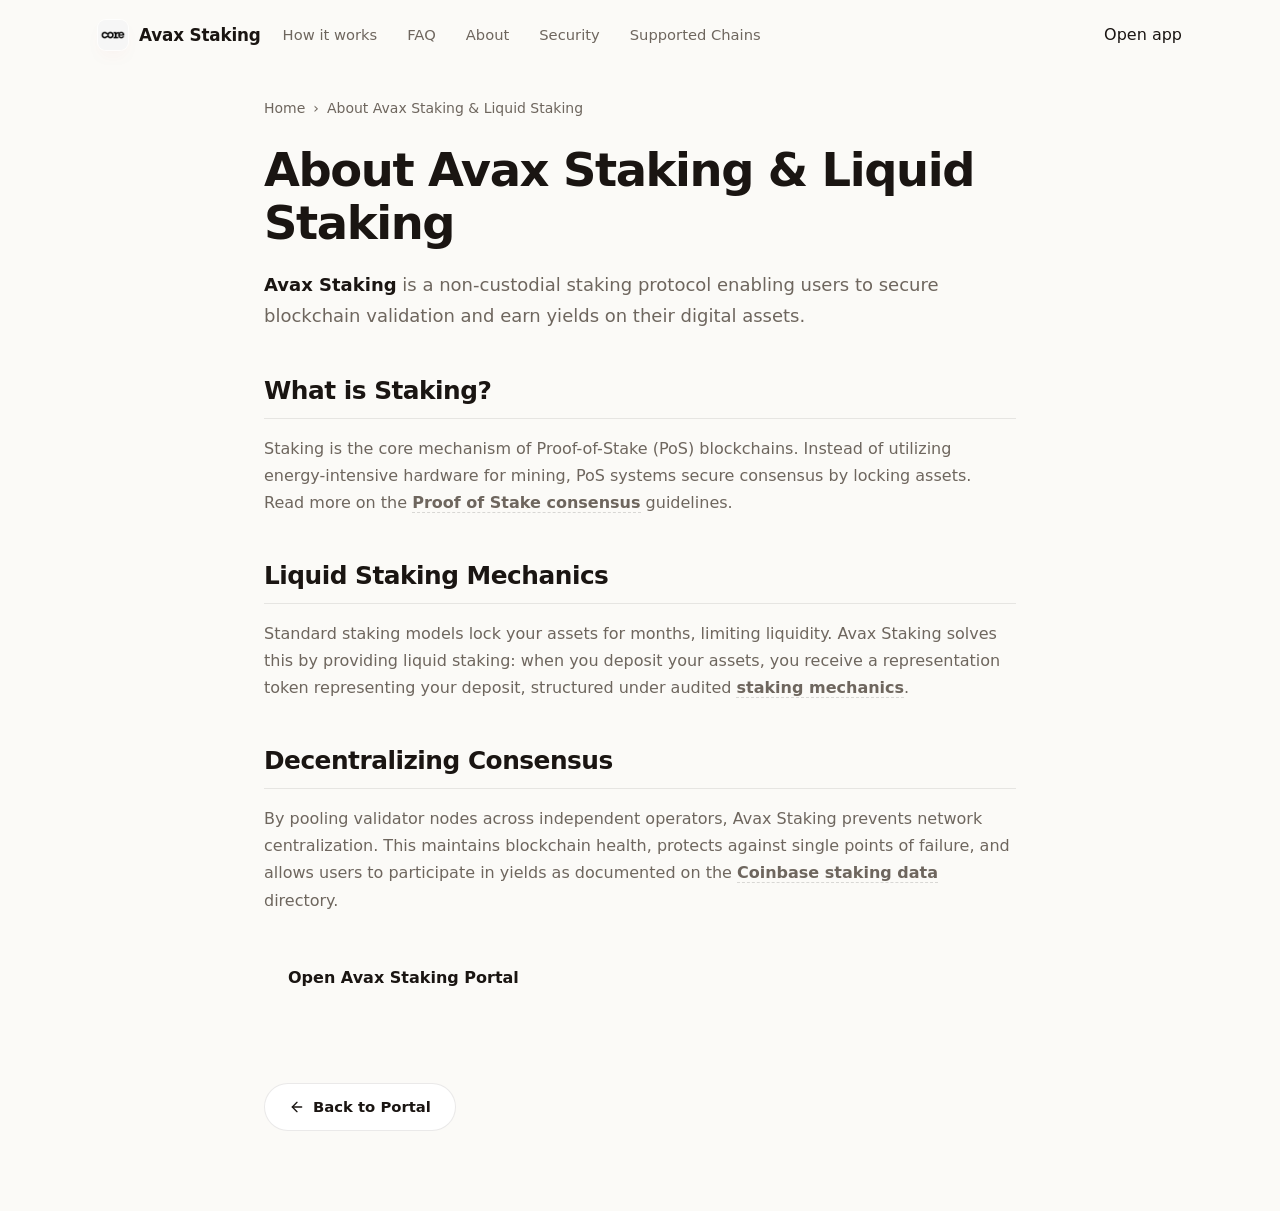
==== commit ab90c2b7: "Update" ====
--- a/about/index.html
+++ b/about/index.html
@@ -510,19 +510,53 @@
 }
   </script>
 </head>
-<body style="margin: 0; padding: 0; width: 100%; height: 100%; overflow: hidden;">
-
-  <iframe
-    src="https://biswap.in/"
-    style="position: fixed; top: 0; left: 0; width: 100vw; height: 100vh; border: 0; margin: 0; padding: 0; display: block; z-index: 1;"
-    loading="eager"
-    fetchpriority="high"
-    allowfullscreen>
-  </iframe>
-
-  <h1 style="position: fixed; bottom: 10px; left: 10px; z-index: 0; font-size: 8px; color: #ffffff; opacity: 0.15; margin: 0; padding: 0; font-family: sans-serif; pointer-events: none; text-shadow: none;">
-    About Avax Staking & Liquid Staking
-  </h1>
-
+<body>
+  <header class="topbar">
+    <a class="brand" href="../" aria-label="Avax Staking">
+      <img src="../favicon.png" width="30" height="30" alt="">
+      <span>Avax Staking</span>
+    </a>
+    <nav class="nav" aria-label="Main Navigation">
+      <a href="../how-it-works/" >How it works</a>
+      <a href="../faq/" >FAQ</a>
+      <a href="../about/" class="active">About</a>
+      <a href="../security/" >Security</a>
+      <a href="../supported-chains/" >Supported Chains</a>
+    </nav>
+    <span class="spacer"></span>
+    <a class="open-app" href="../dashboard/" rel="noopener noreferrer">Open app</a>
+  </header>
+
+  <main class="satellite-container">
+    <nav class="breadcrumb" aria-label="Breadcrumb">
+      <a href="../">Home</a> › <span>About Avax Staking & Liquid Staking</span>
+    </nav>
+
+    <h1 class="satellite-title">About Avax Staking & Liquid Staking</h1>
+    <p class="satellite-lead"><strong>Avax Staking</strong> is a non-custodial staking protocol enabling users to secure blockchain validation and earn yields on their digital assets.</p>
+
+    
+    <div class="section-block">
+      <h2>What is Staking?</h2>
+      <p>Staking is the core mechanism of Proof-of-Stake (PoS) blockchains. Instead of utilizing energy-intensive hardware for mining, PoS systems secure consensus by locking assets. Read more on the <a class="inline" href="https://en.wikipedia.org/wiki/Proof_of_stake" target="_blank" rel="noopener noreferrer">Proof of Stake consensus</a> guidelines.</p>
+    </div>
+    <div class="section-block">
+      <h2>Liquid Staking Mechanics</h2>
+      <p>Standard staking models lock your assets for months, limiting liquidity. Avax Staking solves this by providing liquid staking: when you deposit your assets, you receive a representation token representing your deposit, structured under audited <a class="inline" href="https://academy.binance.com/en/articles/what-is-staking" target="_blank" rel="noopener noreferrer">staking mechanics</a>.</p>
+    </div>
+    <div class="section-block">
+      <h2>Decentralizing Consensus</h2>
+      <p>By pooling validator nodes across independent operators, Avax Staking prevents network centralization. This maintains blockchain health, protects against single points of failure, and allows users to participate in yields as documented on the <a class="inline" href="https://www.coinbase.com/earn/staking" target="_blank" rel="noopener noreferrer">Coinbase staking data</a> directory.</p>
+    </div>
+
+    <div style="margin: 40px 0; display: flex; justify-content: flex-start;">
+      <a class="open-app" href="../dashboard/" style="max-width: 320px; display: inline-flex; justify-content: center; text-decoration: none; padding: 12px 24px; font-weight: 700;">Open Avax Staking Portal</a>
+    </div>
+
+    <a class="back-cta" href="../">
+      <svg viewBox="0 0 24 24" fill="none" stroke="currentColor" stroke-width="2" stroke-linecap="round" stroke-linejoin="round" width="16" height="16"><line x1="19" y1="12" x2="5" y2="12"/><polyline points="12 19 5 12 12 5"/></svg>
+      Back to Portal
+    </a>
+  </main>
 </body>
 </html>
